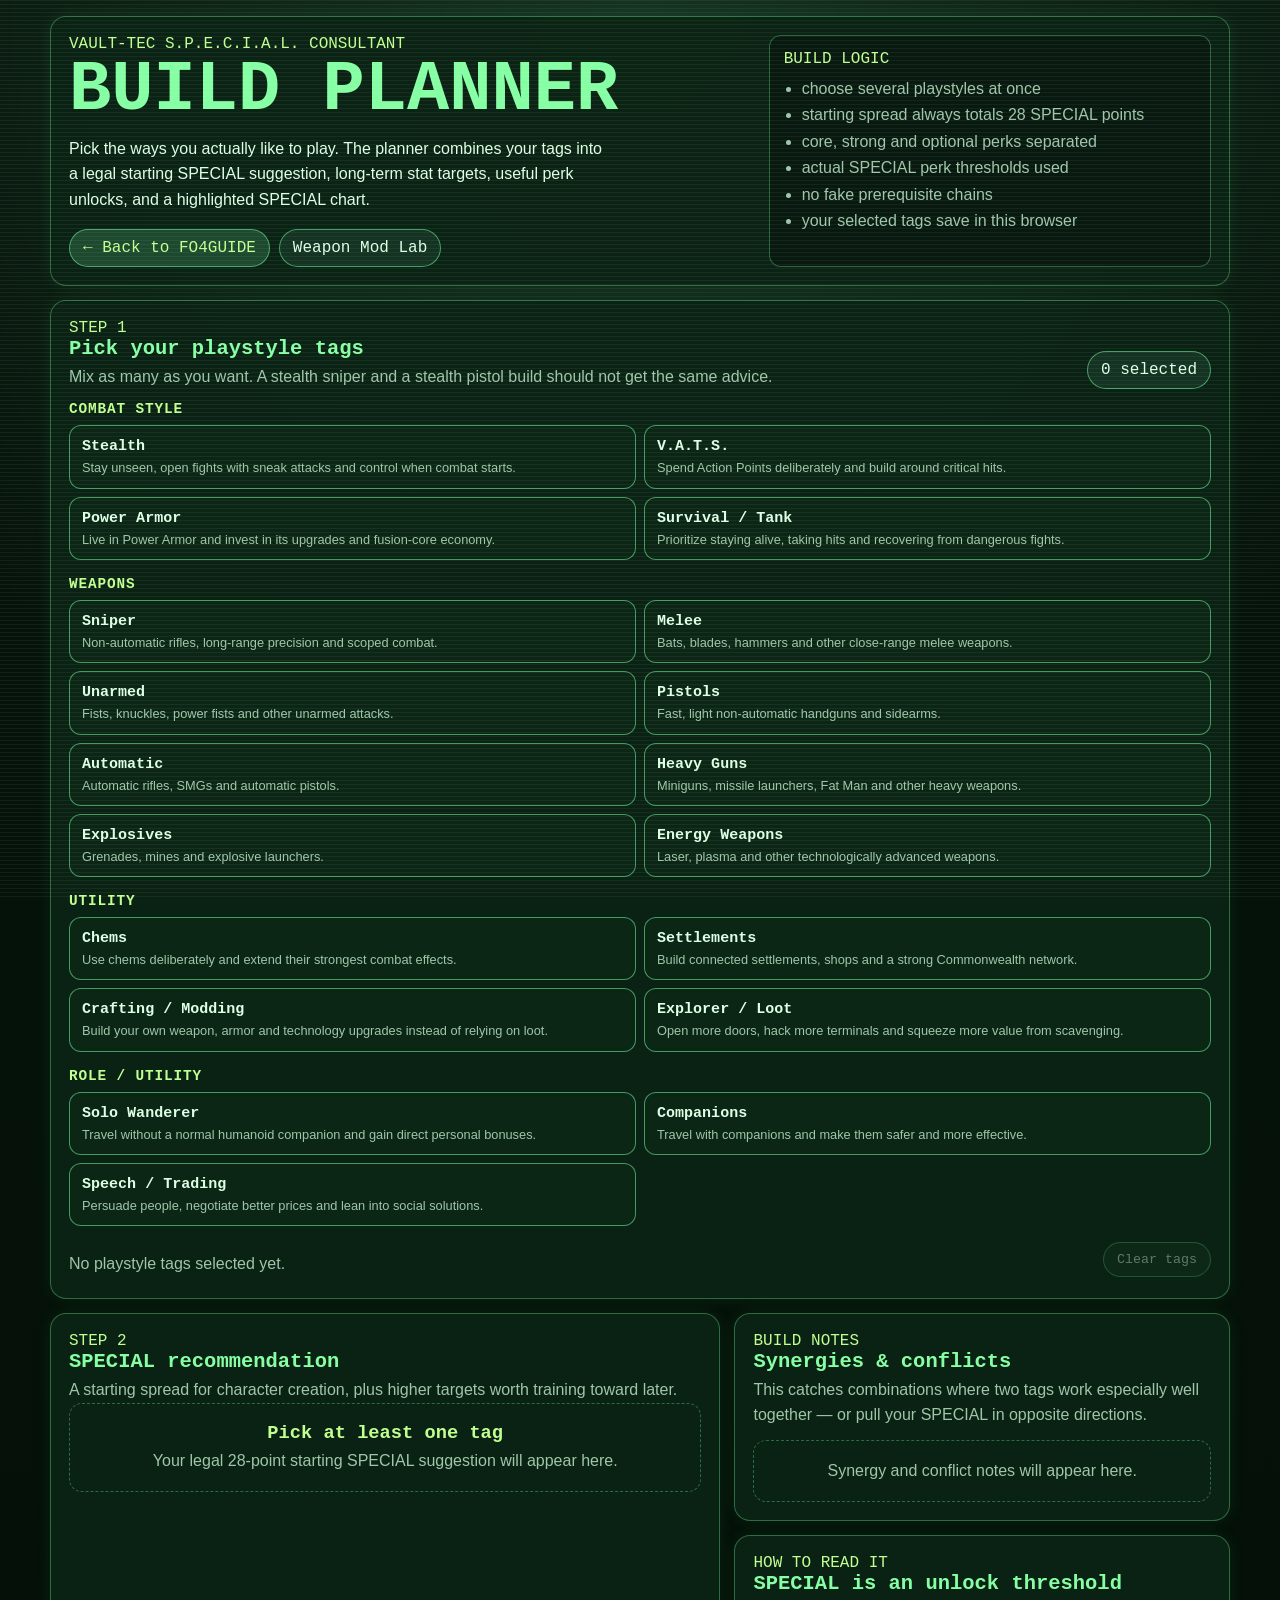
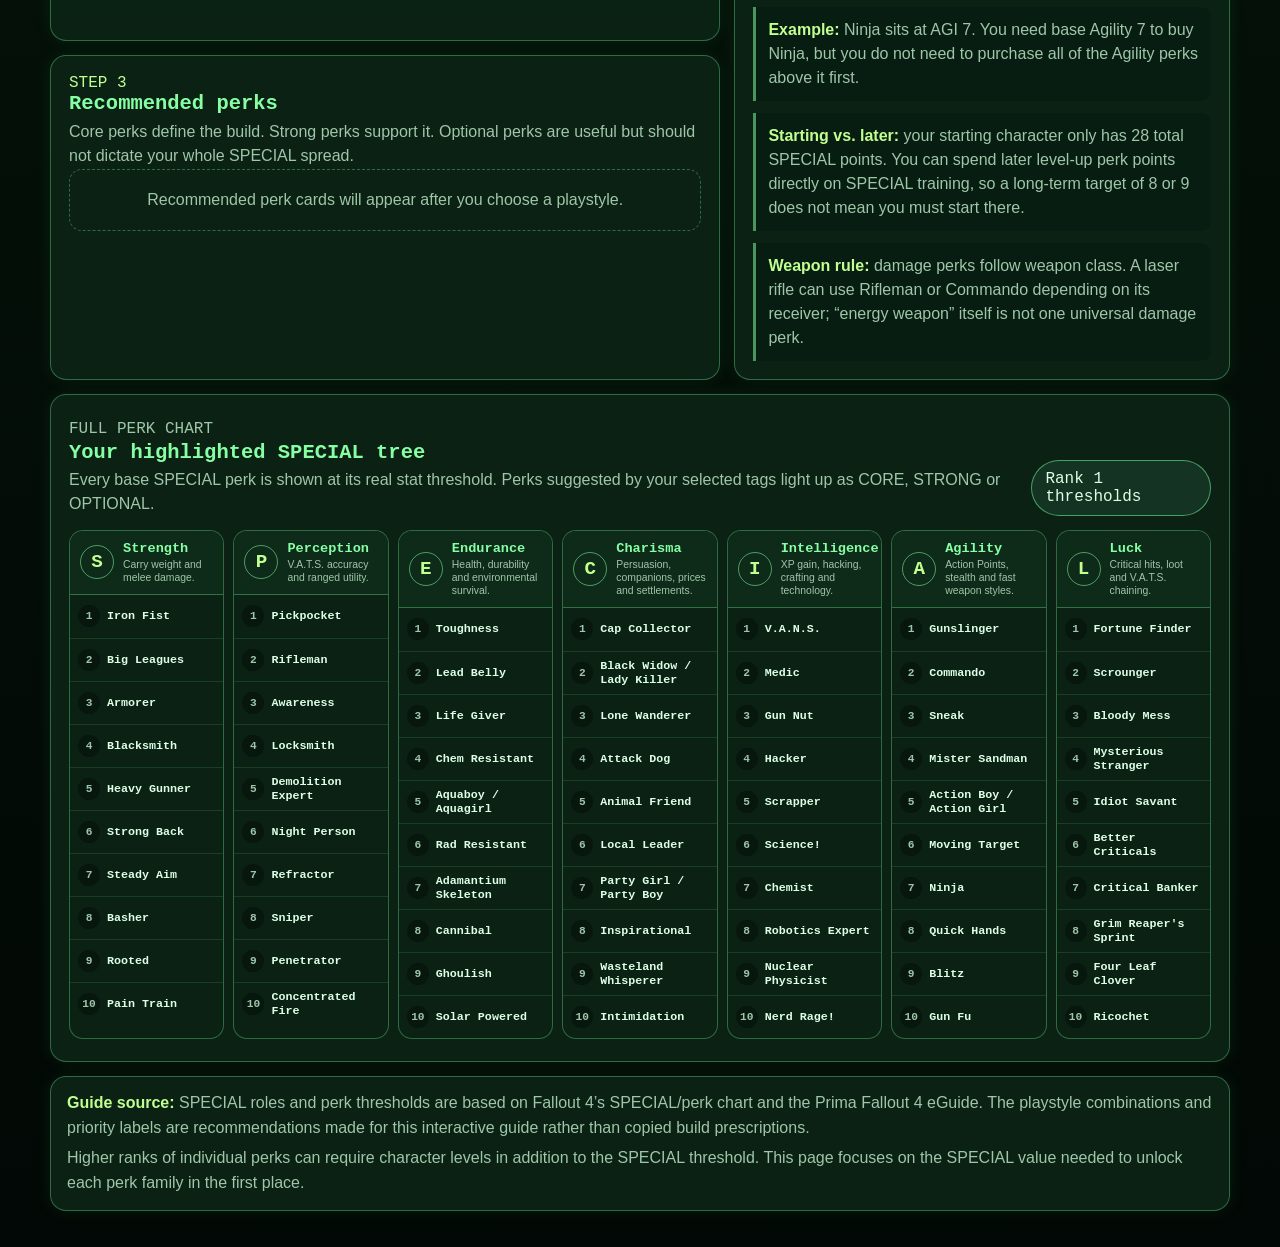
==== builds.html @ 9083710c "Add interactive build planner page" ====
<!doctype html>
<html lang="en">
<head>
<meta charset="utf-8">
<meta name="viewport" content="width=device-width,initial-scale=1">
<title>FO4GUIDE — Build Planner</title>
<link rel="stylesheet" href="styles.css">
<link rel="stylesheet" href="builds.css">
</head>
<body>
<div class="wrap planner-shell">
<header class="box hero planner-hero">
  <div>
    <p class="eyebrow">Vault-Tec S.P.E.C.I.A.L. Consultant</p>
    <h1>BUILD PLANNER</h1>
    <p class="sub">Pick the ways you actually like to play. The planner combines your tags into a legal starting SPECIAL suggestion, long-term stat targets, useful perk unlocks, and a highlighted SPECIAL chart.</p>
    <div class="planner-hero-actions">
      <a class="planner-link primary" href="index.html">← Back to FO4GUIDE</a>
      <a class="planner-link" href="index.html#weapons">Weapon Mod Lab</a>
    </div>
  </div>
  <div class="terminal">
    <p>BUILD LOGIC</p>
    <ul>
      <li>choose several playstyles at once</li>
      <li>starting spread always totals 28 SPECIAL points</li>
      <li>core, strong and optional perks separated</li>
      <li>actual SPECIAL perk thresholds used</li>
      <li>no fake prerequisite chains</li>
      <li>your selected tags save in this browser</li>
    </ul>
  </div>
</header>

<section class="box planner-card">
  <div class="section-title">
    <div>
      <p class="eyebrow">STEP 1</p>
      <h2>Pick your playstyle tags</h2>
      <p class="top">Mix as many as you want. A stealth sniper and a stealth pistol build should not get the same advice.</p>
    </div>
    <span id="tagCount" class="pill">0 selected</span>
  </div>
  <div id="playstyleGroups"></div>
  <div class="planner-toolbar">
    <div id="selectedBuildTags" class="selected-row"></div>
    <button id="clearBuild" type="button">Clear tags</button>
  </div>
</section>

<section class="planner-layout">
  <div class="planner-stack">
    <section class="box planner-card">
      <div class="section-title"><div><p class="eyebrow">STEP 2</p><h2>SPECIAL recommendation</h2><p class="top">A starting spread for character creation, plus higher targets worth training toward later.</p></div></div>
      <div id="specialRecommendation"></div>
    </section>

    <section class="box planner-card">
      <div class="section-title"><div><p class="eyebrow">STEP 3</p><h2>Recommended perks</h2><p class="top">Core perks define the build. Strong perks support it. Optional perks are useful but should not dictate your whole SPECIAL spread.</p></div></div>
      <div id="recommendedPerks"></div>
    </section>
  </div>

  <aside class="planner-stack">
    <section class="box planner-card">
      <p class="eyebrow">BUILD NOTES</p>
      <h2>Synergies & conflicts</h2>
      <p class="top">This catches combinations where two tags work especially well together — or pull your SPECIAL in opposite directions.</p>
      <div id="buildSynergies" style="margin-top:12px"></div>
    </section>

    <section class="box planner-card">
      <p class="eyebrow">HOW TO READ IT</p>
      <h2>SPECIAL is an unlock threshold</h2>
      <div class="build-note"><strong>Example:</strong> Ninja sits at AGI 7. You need base Agility 7 to buy Ninja, but you do not need to purchase all of the Agility perks above it first.</div>
      <div class="build-note"><strong>Starting vs. later:</strong> your starting character only has 28 total SPECIAL points. You can spend later level-up perk points directly on SPECIAL training, so a long-term target of 8 or 9 does not mean you must start there.</div>
      <div class="build-note"><strong>Weapon rule:</strong> damage perks follow weapon class. A laser rifle can use Rifleman or Commando depending on its receiver; “energy weapon” itself is not one universal damage perk.</div>
    </section>
  </aside>
</section>

<section class="box planner-card" style="margin-top:14px">
  <div class="tree-intro">
    <div>
      <p class="eyebrow">FULL PERK CHART</p>
      <h2>Your highlighted SPECIAL tree</h2>
      <p>Every base SPECIAL perk is shown at its real stat threshold. Perks suggested by your selected tags light up as CORE, STRONG or OPTIONAL.</p>
    </div>
    <span class="pill">Rank 1 thresholds</span>
  </div>
  <div id="specialTree" class="special-tree"></div>
</section>

<section class="box planner-source">
  <p><strong>Guide source:</strong> SPECIAL roles and perk thresholds are based on Fallout 4’s SPECIAL/perk chart and the Prima Fallout 4 eGuide. The playstyle combinations and priority labels are recommendations made for this interactive guide rather than copied build prescriptions.</p>
  <p>Higher ranks of individual perks can require character levels in addition to the SPECIAL threshold. This page focuses on the SPECIAL value needed to unlock each perk family in the first place.</p>
</section>
</div>
<script src="data-builds.js"></script>
<script src="builds.js"></script>
</body>
</html>
---- styles.css ----
:root{--bg:#06120a;--card:#0b2415;--card2:#102f1b;--line:#75ff9f55;--text:#ddffe5;--muted:#9fc6a9;--bright:#86ffa4;--bright2:#c1ff91;--warn:#ffc96f;--bad:#ff9c9c;--neutral:#ffd76d}
*{box-sizing:border-box}html{scroll-behavior:smooth}body{margin:0;background:radial-gradient(circle at top,rgba(115,255,165,.13),transparent 30%),linear-gradient(180deg,#07150c,#041008 55%,#020805);color:var(--text);font-family:Arial,Helvetica,sans-serif}body:before{content:"";position:fixed;inset:0;pointer-events:none;opacity:.06;background-image:linear-gradient(to bottom,rgba(255,255,255,.9) 1px,transparent 1px);background-size:100% 4px}.wrap{width:min(1180px,calc(100% - 20px));margin:0 auto;padding:16px 0 30px}.box{background:rgba(11,36,21,.94);border:1px solid var(--line);border-radius:16px;box-shadow:0 0 18px rgba(100,255,145,.08)}.hero,.card{padding:18px}.hero{display:grid;grid-template-columns:1.55fr 1fr;gap:14px}.mono,.eyebrow,h1,h2,h3,h4,button,.pill,.tag{font-family:Consolas,"Courier New",monospace}.eyebrow{margin:0;color:var(--bright2);text-transform:uppercase}.hero h1{margin:4px 0 0;font-size:clamp(2.5rem,6vw,4.4rem);line-height:.95;color:var(--bright)}.sub{margin:12px 0 0;line-height:1.6;max-width:60ch}.terminal{border:1px solid var(--line);border-radius:12px;padding:14px;background:#08190f}.terminal p{margin:0 0 8px;color:var(--bright2);font-family:Consolas,monospace}.terminal ul{margin:0;padding-left:18px;color:var(--muted);line-height:1.65}.grid3,.grid2{display:grid;gap:14px;margin-top:14px}.grid3{grid-template-columns:repeat(3,minmax(0,1fr))}.grid2{grid-template-columns:1.1fr .9fr}.card h2{margin:0 0 5px;color:var(--bright);font-size:1.28rem}.top,.small{margin:0;color:var(--muted);line-height:1.55}.row,.status,.tabs,.filterbar{display:flex;flex-wrap:wrap;gap:9px}.row{margin-top:13px}.pill,button,label.t{padding:9px 13px;border-radius:999px;border:1px solid #75ff9f88;background:#143322;color:var(--text)}button{cursor:pointer;transition:.16s ease}button:hover{transform:translateY(-1px);box-shadow:0 0 14px rgba(120,255,160,.1)}button.active{background:#1d4a2f;color:var(--bright2);box-shadow:inset 0 0 14px rgba(130,255,165,.07)}label.t{display:flex;align-items:center;gap:8px}input[type=checkbox]{accent-color:#86ffa4;width:18px;height:18px}.tabs{padding:10px;margin-top:14px;position:sticky;top:8px;z-index:5;backdrop-filter:blur(8px)}.panel{display:none;margin-top:14px}.panel.active{display:block}.list,.notes,.questgrid{display:grid;gap:10px;margin-top:14px}.questgrid{grid-template-columns:repeat(2,minmax(0,1fr))}.item,.note,.warn,.weapon,.sectionbox{background:var(--card2);border:1px solid var(--line);border-radius:14px;padding:13px}.item{display:grid;grid-template-columns:auto 1fr;gap:10px;align-items:start}.item.done{opacity:.68}.item.done h3{text-decoration:line-through}.item h3,.note h3,.warn h3,.weapon h3{margin:0 0 5px;color:var(--bright2);font-size:1rem}.item p,.note p,.warn p,.weapon p{margin:0;line-height:1.52}.warn{border-color:#ffc96f66;background:linear-gradient(180deg,#39250f,#2c1c0d)}.warn h3{color:var(--warn)}.tag{display:inline-block;margin-top:8px;margin-right:5px;padding:4px 7px;border-radius:999px;border:1px solid var(--line);font-size:.78rem;color:var(--muted)}.danger-tag{color:var(--warn);border-color:#ffc96f55}.status .friendly{color:var(--bright)}.status .neutral{color:var(--neutral)}.status .hostile{color:var(--bad)}.progress{height:14px;border:1px solid var(--line);border-radius:999px;overflow:hidden;background:#06120a;margin:10px 0 7px}.fill{height:100%;background:linear-gradient(90deg,#50ff8966,#c1ff91)}.callout{margin-top:14px;border:1px solid #75ff9f66;background:#0b2b18;padding:14px;border-radius:14px}.callout strong{color:var(--bright2)}.section-title{display:flex;justify-content:space-between;gap:12px;align-items:end;margin-bottom:8px}.section-title h2{margin:0}.sectionbox{margin-top:14px}.sectionbox h3{margin:0 0 5px;color:var(--bright)}.sectionbox p{margin:0;color:var(--muted);line-height:1.5}.filterbar{margin-top:12px}.search{width:100%;margin-top:12px;background:#08190f;color:var(--text);border:1px solid var(--line);border-radius:12px;padding:12px 13px;font-size:1rem;outline:none}.search:focus{border-color:#86ffa499;box-shadow:0 0 0 3px rgba(134,255,164,.07)}.weapon .slot{border-left:3px solid #86ffa488;padding-left:10px;margin-top:10px}.empty{padding:14px;color:var(--muted);border:1px dashed var(--line);border-radius:12px}.jump{margin-top:10px}.jump button{padding:7px 10px}.footer{margin-top:14px}.count{color:var(--bright2)}.questpeek{position:fixed;right:18px;bottom:18px;width:min(390px,calc(100% - 24px));z-index:30;background:linear-gradient(180deg,#0d321d,#081d11);border:1px solid #86ffa488;border-radius:16px;padding:14px 16px;box-shadow:0 0 28px rgba(100,255,145,.18),0 12px 35px rgba(0,0,0,.35)}.questpeek.hidden{display:none}.questpeek-head{display:flex;align-items:center;justify-content:space-between;gap:10px}.questpeek-kicker{margin:0;color:var(--bright);font:700 .78rem Consolas,monospace;letter-spacing:.08em}.questpeek h3{margin:4px 0 6px;color:var(--bright2);font-size:1.08rem}.questpeek p{margin:0;line-height:1.5}.questpeek-meta{display:flex;flex-wrap:wrap;gap:7px;margin-top:10px}.questpeek .closepeek{padding:5px 9px;min-width:34px;font-size:1rem}.questpeek-status{font-size:.78rem;padding:4px 7px;border-radius:999px;border:1px solid var(--line);font-family:Consolas,monospace;color:var(--muted)}

/* Companion Intel */
.companion-help{margin-bottom:2px}.companion-grid{display:grid;grid-template-columns:repeat(4,minmax(0,1fr));gap:14px;margin-top:14px}.companion-card{position:relative;display:flex;flex-direction:column;overflow:hidden;background:linear-gradient(180deg,#102f1b,#0b2415);border:1px solid var(--line);border-radius:16px;transition:.18s ease}.companion-card:hover{transform:translateY(-2px);border-color:#86ffa477;box-shadow:0 10px 24px rgba(0,0,0,.18),0 0 18px rgba(100,255,145,.07)}.companion-portrait{width:100%;aspect-ratio:1/1;border:0;border-radius:0;padding:8px;background:radial-gradient(circle at center,#174c2d,#091c10 72%);display:grid;place-items:center;overflow:hidden}.companion-portrait:hover{transform:none;box-shadow:none}.companion-portrait img{width:100%;height:100%;object-fit:contain;display:block}.portrait-fallback{width:100%;height:100%;display:none;place-items:center;color:var(--bright2);font:700 2.2rem Consolas,monospace;border:1px dashed var(--line);border-radius:50%;background:#102f1b}.companion-card-body{padding:13px;display:flex;flex-direction:column;flex:1}.companion-card-title{display:flex;align-items:start;justify-content:space-between;gap:8px}.companion-card-title h3{margin:0;color:var(--bright2);font-size:1.05rem}.companion-card-title .tag{margin-top:0;white-space:nowrap}.companion-card-body>p{color:var(--muted);font-size:.9rem;line-height:1.45;margin:8px 0 0;display:-webkit-box;-webkit-line-clamp:3;-webkit-box-orient:vertical;overflow:hidden}.companion-card-tags{margin-top:7px}.companion-checks{display:grid;grid-template-columns:1fr;gap:6px;margin-top:auto;padding-top:12px}.companion-checks label{display:flex;align-items:center;gap:7px;font-size:.82rem;color:var(--text);cursor:pointer}.companion-checks label.disabled-check{color:var(--muted);cursor:default}.companion-checks input{width:16px;height:16px}.intel-button{margin-top:10px;width:100%;border-radius:10px;padding:8px 10px}.companion-detail{margin-top:14px;scroll-margin-top:90px}.companion-detail.hidden{display:none}.companion-detail-head{display:grid;grid-template-columns:130px 1fr auto;gap:16px;align-items:center;padding-bottom:14px;border-bottom:1px solid var(--line)}.companion-detail-portrait{width:130px;height:130px;display:grid;place-items:center;background:radial-gradient(circle,#184d2e,#08190f);border:1px solid var(--line);border-radius:50%;overflow:hidden}.companion-detail-portrait img{width:100%;height:100%;object-fit:contain}.companion-detail-title h2{font-size:1.8rem;margin:4px 0;color:var(--bright2)}.detail-tags{margin-top:8px}.close-detail{align-self:start;font-size:1.2rem;min-width:40px;padding:6px 10px}.companion-intel-grid,.affinity-grid{display:grid;grid-template-columns:repeat(2,minmax(0,1fr));gap:12px;margin-top:14px}.intel-block{background:var(--card2);border:1px solid var(--line);border-radius:14px;padding:14px}.intel-block h3{margin:0 0 7px;color:var(--bright2);font-size:1rem}.intel-block p{margin:0;line-height:1.55}.intel-block ul{margin:0;padding-left:20px;line-height:1.55}.intel-block li+li{margin-top:5px}.likes-block{border-color:#86ffa466}.likes-block h3{color:var(--bright)}.dislikes-block{border-color:#ff9c9c55}.dislikes-block h3{color:#ffb1b1}.perk-block{background:linear-gradient(180deg,#15381f,#102b19)}.perk-block strong{color:var(--bright2)}.companion-note{margin:12px 0 0;color:var(--muted);line-height:1.55;border-left:3px solid var(--warn);padding-left:12px}

@media(max-width:1060px){.companion-grid{grid-template-columns:repeat(3,minmax(0,1fr))}}@media(max-width:920px){.hero,.grid3,.grid2,.questgrid{grid-template-columns:1fr}.tabs{position:static}.companion-grid{grid-template-columns:repeat(2,minmax(0,1fr))}.companion-intel-grid,.affinity-grid{grid-template-columns:1fr}}@media(max-width:600px){.wrap{width:min(100% - 12px,1180px)}.hero,.card{padding:14px}.tabs button{flex:1 1 45%}.questpeek{right:8px;bottom:8px;width:calc(100% - 16px)}.companion-grid{grid-template-columns:1fr}.companion-detail-head{grid-template-columns:90px 1fr auto;gap:10px}.companion-detail-portrait{width:90px;height:90px}.companion-detail-title h2{font-size:1.35rem}.section-title{align-items:start;flex-direction:column}}
---- builds.css ----
.planner-shell{padding-bottom:36px}.planner-hero{margin-bottom:14px}.planner-hero-actions{display:flex;flex-wrap:wrap;gap:9px;margin-top:16px}.planner-link{display:inline-flex;align-items:center;justify-content:center;padding:9px 13px;border-radius:999px;border:1px solid #75ff9f88;background:#143322;color:var(--text);text-decoration:none;font-family:Consolas,"Courier New",monospace;transition:.16s ease}.planner-link:hover{transform:translateY(-1px);box-shadow:0 0 14px rgba(120,255,160,.1)}.planner-link.primary{background:#1d4a2f;color:var(--bright2)}
.planner-layout{display:grid;grid-template-columns:minmax(0,1.15fr) minmax(320px,.85fr);gap:14px;margin-top:14px}.planner-stack{display:grid;gap:14px}.planner-card{padding:18px}.planner-card h2{margin:0 0 5px;color:var(--bright);font-size:1.28rem}.planner-card .section-title{margin-bottom:0}.planner-toolbar{display:flex;align-items:center;justify-content:space-between;gap:10px;margin-top:12px}.planner-toolbar button:disabled{opacity:.4;cursor:default;transform:none}.muted-inline{color:var(--muted)}
.tag-group{margin-top:16px}.tag-group:first-child{margin-top:12px}.tag-group h3{margin:0 0 8px;color:var(--bright2);font-size:.9rem;text-transform:uppercase;letter-spacing:.06em}.build-tag-row{display:grid;grid-template-columns:repeat(2,minmax(0,1fr));gap:8px}.build-tag{border-radius:12px;text-align:left;padding:11px 12px;display:flex;flex-direction:column;gap:4px;background:#0c2616}.build-tag strong{color:var(--text);font-size:.94rem}.build-tag span{color:var(--muted);font:400 .8rem Arial,Helvetica,sans-serif;line-height:1.35}.build-tag.active{background:#1b4930;border-color:#86ffa4bb;box-shadow:inset 0 0 18px rgba(134,255,164,.08)}.build-tag.active strong{color:var(--bright2)}
.selected-row{display:flex;flex-wrap:wrap;gap:7px;margin-top:10px;min-height:32px;align-items:center}.selected-chip{padding:6px 9px;font-size:.8rem;background:#173b27;color:var(--bright2)}
.special-summary-head{display:flex;justify-content:space-between;align-items:start;gap:12px;margin-bottom:12px}.special-summary-head h3{margin:0;color:var(--bright2)}.special-summary-head p{margin:4px 0 0;color:var(--muted);line-height:1.4}.special-grid{display:grid;grid-template-columns:repeat(7,minmax(0,1fr));gap:8px}.special-card{position:relative;min-width:0;background:#0c2516;border:1px solid var(--line);border-radius:13px;padding:11px;text-align:center;overflow:hidden}.special-card:before{content:"";position:absolute;inset:0;pointer-events:none;opacity:0}.special-card.high:before{opacity:1;background:linear-gradient(180deg,rgba(134,255,164,.10),transparent 55%)}.special-card.medium{border-color:#75ff9f77}.special-card.low{opacity:.72}.special-letter{font:800 1.45rem Consolas,monospace;color:var(--bright)}.special-stat-name{font:700 .7rem Consolas,monospace;color:var(--muted);text-transform:uppercase;white-space:nowrap;overflow:hidden;text-overflow:ellipsis}.special-number{font:800 2.25rem Consolas,monospace;line-height:1.05;color:var(--bright2);margin:6px 0}.special-target{font:.72rem Consolas,monospace;color:var(--muted)}.special-card p{font-size:.72rem;color:var(--muted);line-height:1.35;margin:8px 0}.special-card small{display:block;color:var(--text);font-size:.68rem;line-height:1.3}.build-note{margin-top:12px;padding:11px 12px;border-left:3px solid #86ffa488;background:#081d11;border-radius:0 10px 10px 0;color:var(--muted);line-height:1.5}.build-note strong{color:var(--bright2)}
.planner-empty{padding:18px;border:1px dashed var(--line);border-radius:13px;color:var(--muted);text-align:center}.planner-empty h3{margin:0 0 5px;color:var(--bright2)}.planner-empty p{margin:0;line-height:1.5}
.perk-tier-section+.perk-tier-section{margin-top:16px}.perk-tier-title{display:flex;align-items:baseline;gap:10px;margin-bottom:8px}.perk-tier-title h3{margin:0;color:var(--bright2);font-size:1rem}.perk-tier-title span{color:var(--muted);font-size:.8rem}.perk-card-grid{display:grid;grid-template-columns:repeat(2,minmax(0,1fr));gap:8px}.perk-rec{background:#0d2818;border:1px solid var(--line);border-radius:13px;padding:11px}.perk-rec.core{border-color:#86ffa499}.perk-rec.strong{border-color:#a9e77d66}.perk-rec.optional{opacity:.84}.perk-rec-head{display:flex;justify-content:space-between;gap:8px;align-items:start}.perk-rec h4{margin:4px 0 0;color:var(--bright2);font:700 .95rem Consolas,monospace}.perk-threshold{display:inline-block;padding:3px 6px;border-radius:999px;background:#081b10;border:1px solid var(--line);color:var(--bright);font:700 .7rem Consolas,monospace}.perk-tier-badge{font:700 .65rem Consolas,monospace;color:var(--muted);letter-spacing:.05em}.perk-rec p{margin:8px 0 0;line-height:1.45;font-size:.86rem}.perk-from{margin-top:8px;color:var(--muted);font-size:.74rem;line-height:1.4}
.synergy-note{padding:11px 12px;border-radius:12px;border:1px solid var(--line);background:#0c2516}.synergy-note+.synergy-note{margin-top:8px}.synergy-note h4{margin:0 0 4px;color:var(--bright2);font-size:.92rem}.synergy-note p{margin:0;color:var(--muted);line-height:1.45;font-size:.85rem}.synergy-note.warning{border-color:#ffc96f66;background:#2a210e}.synergy-note.warning h4{color:var(--warn)}.synergy-note.synergy{border-color:#86ffa488}.synergy-note.info{border-color:#70d9ff55}
.tree-intro{display:flex;justify-content:space-between;gap:14px;align-items:end}.tree-intro h2{margin:0}.tree-intro p{margin:4px 0 0;color:var(--muted);line-height:1.5}.special-tree{display:grid;grid-template-columns:repeat(7,minmax(155px,1fr));gap:9px;margin-top:14px;overflow-x:auto;padding-bottom:4px}.tree-column{background:#0b2114;border:1px solid var(--line);border-radius:14px;overflow:hidden;min-width:155px}.tree-head{display:flex;gap:9px;align-items:center;padding:10px;border-bottom:1px solid var(--line);background:#0e2a19}.tree-letter{display:grid;place-items:center;width:34px;height:34px;flex:none;border-radius:50%;border:1px solid #86ffa488;color:var(--bright2);font:800 1.2rem Consolas,monospace}.tree-head h3{margin:0;color:var(--bright);font-size:.85rem}.tree-head p{margin:2px 0 0;color:var(--muted);font-size:.65rem;line-height:1.25}.tree-list{display:grid}.tree-perk{display:grid;grid-template-columns:23px 1fr;gap:6px;align-items:center;min-height:43px;padding:7px 8px;border-top:1px solid #75ff9f22;position:relative}.tree-perk:first-child{border-top:0}.tree-req{display:grid;place-items:center;width:22px;height:22px;border-radius:50%;background:#07170d;color:var(--muted);font:700 .7rem Consolas,monospace}.tree-name{font:700 .73rem Consolas,monospace;line-height:1.2}.tree-mark{grid-column:2;font:700 .58rem Consolas,monospace;color:var(--muted);letter-spacing:.06em}.tree-perk.recommended{background:#12341f}.tree-perk.recommended .tree-name{color:var(--bright2)}.tree-perk.recommended .tree-req{border:1px solid #86ffa477;color:var(--bright)}.tree-perk.recommended.core{box-shadow:inset 3px 0 0 #86ffa4}.tree-perk.recommended.strong{box-shadow:inset 3px 0 0 #c1ff91aa}.tree-perk.recommended.optional{box-shadow:inset 3px 0 0 #9fc6a977}
.planner-source{margin-top:14px;padding:14px 16px}.planner-source p{margin:0;color:var(--muted);line-height:1.55}.planner-source p+p{margin-top:6px}.planner-source strong{color:var(--bright2)}
@media(max-width:1050px){.planner-layout{grid-template-columns:1fr}.special-grid{grid-template-columns:repeat(4,minmax(0,1fr))}.special-tree{grid-template-columns:repeat(4,minmax(155px,1fr))}}
@media(max-width:700px){.build-tag-row,.perk-card-grid{grid-template-columns:1fr}.special-grid{grid-template-columns:repeat(2,minmax(0,1fr))}.special-summary-head,.tree-intro,.planner-toolbar{align-items:start;flex-direction:column}.special-tree{grid-template-columns:repeat(2,minmax(155px,1fr))}.planner-card{padding:14px}}
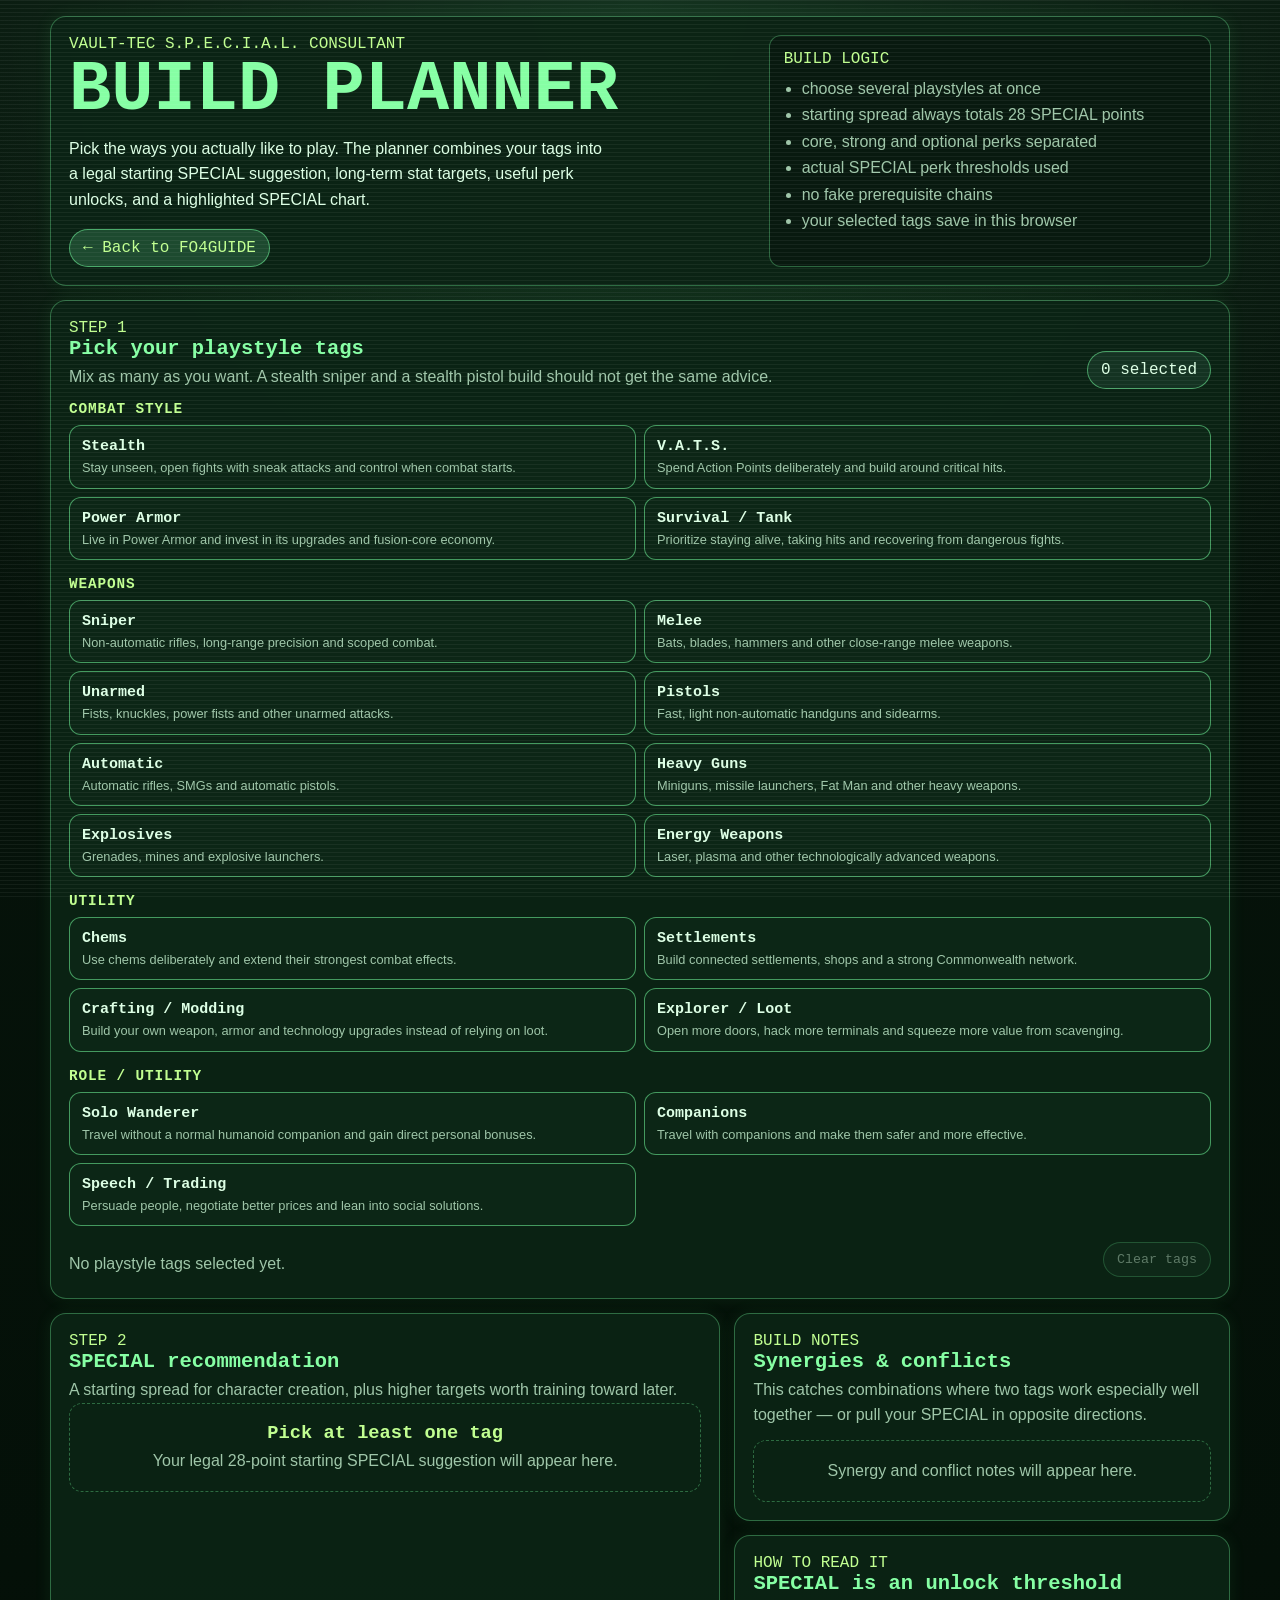
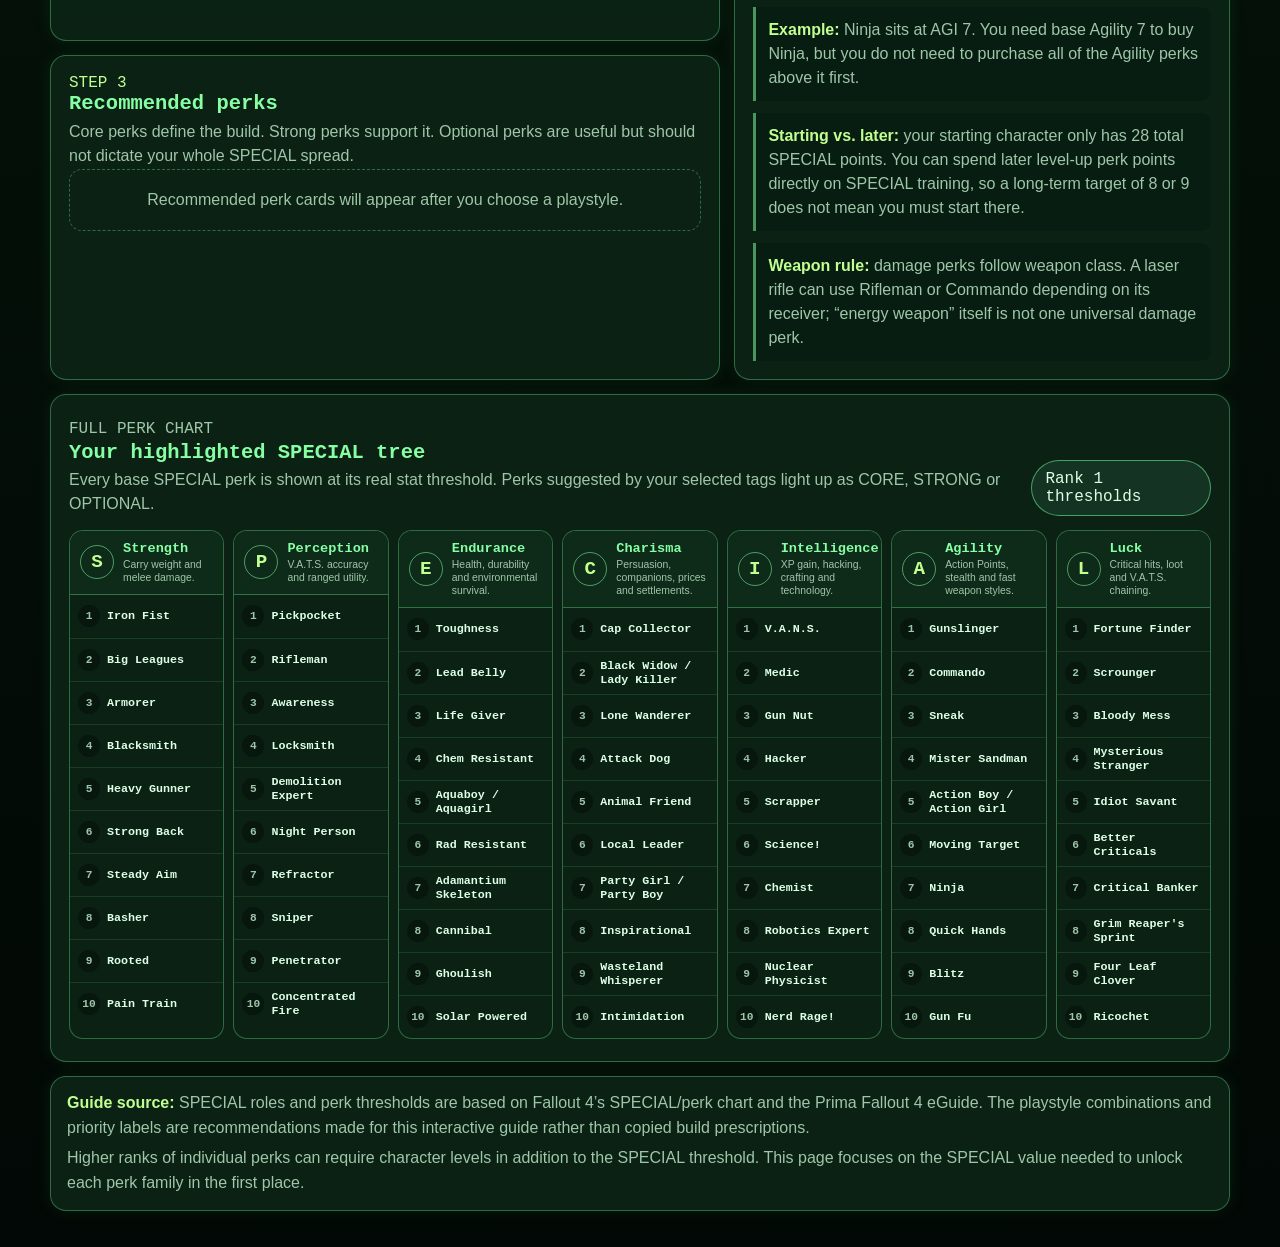
==== commit cefefaee: "Tidy build planner navigation" ====
--- a/builds.html
+++ b/builds.html
@@ -16,7 +16,6 @@
     <p class="sub">Pick the ways you actually like to play. The planner combines your tags into a legal starting SPECIAL suggestion, long-term stat targets, useful perk unlocks, and a highlighted SPECIAL chart.</p>
     <div class="planner-hero-actions">
       <a class="planner-link primary" href="index.html">← Back to FO4GUIDE</a>
-      <a class="planner-link" href="index.html#weapons">Weapon Mod Lab</a>
     </div>
   </div>
   <div class="terminal">
